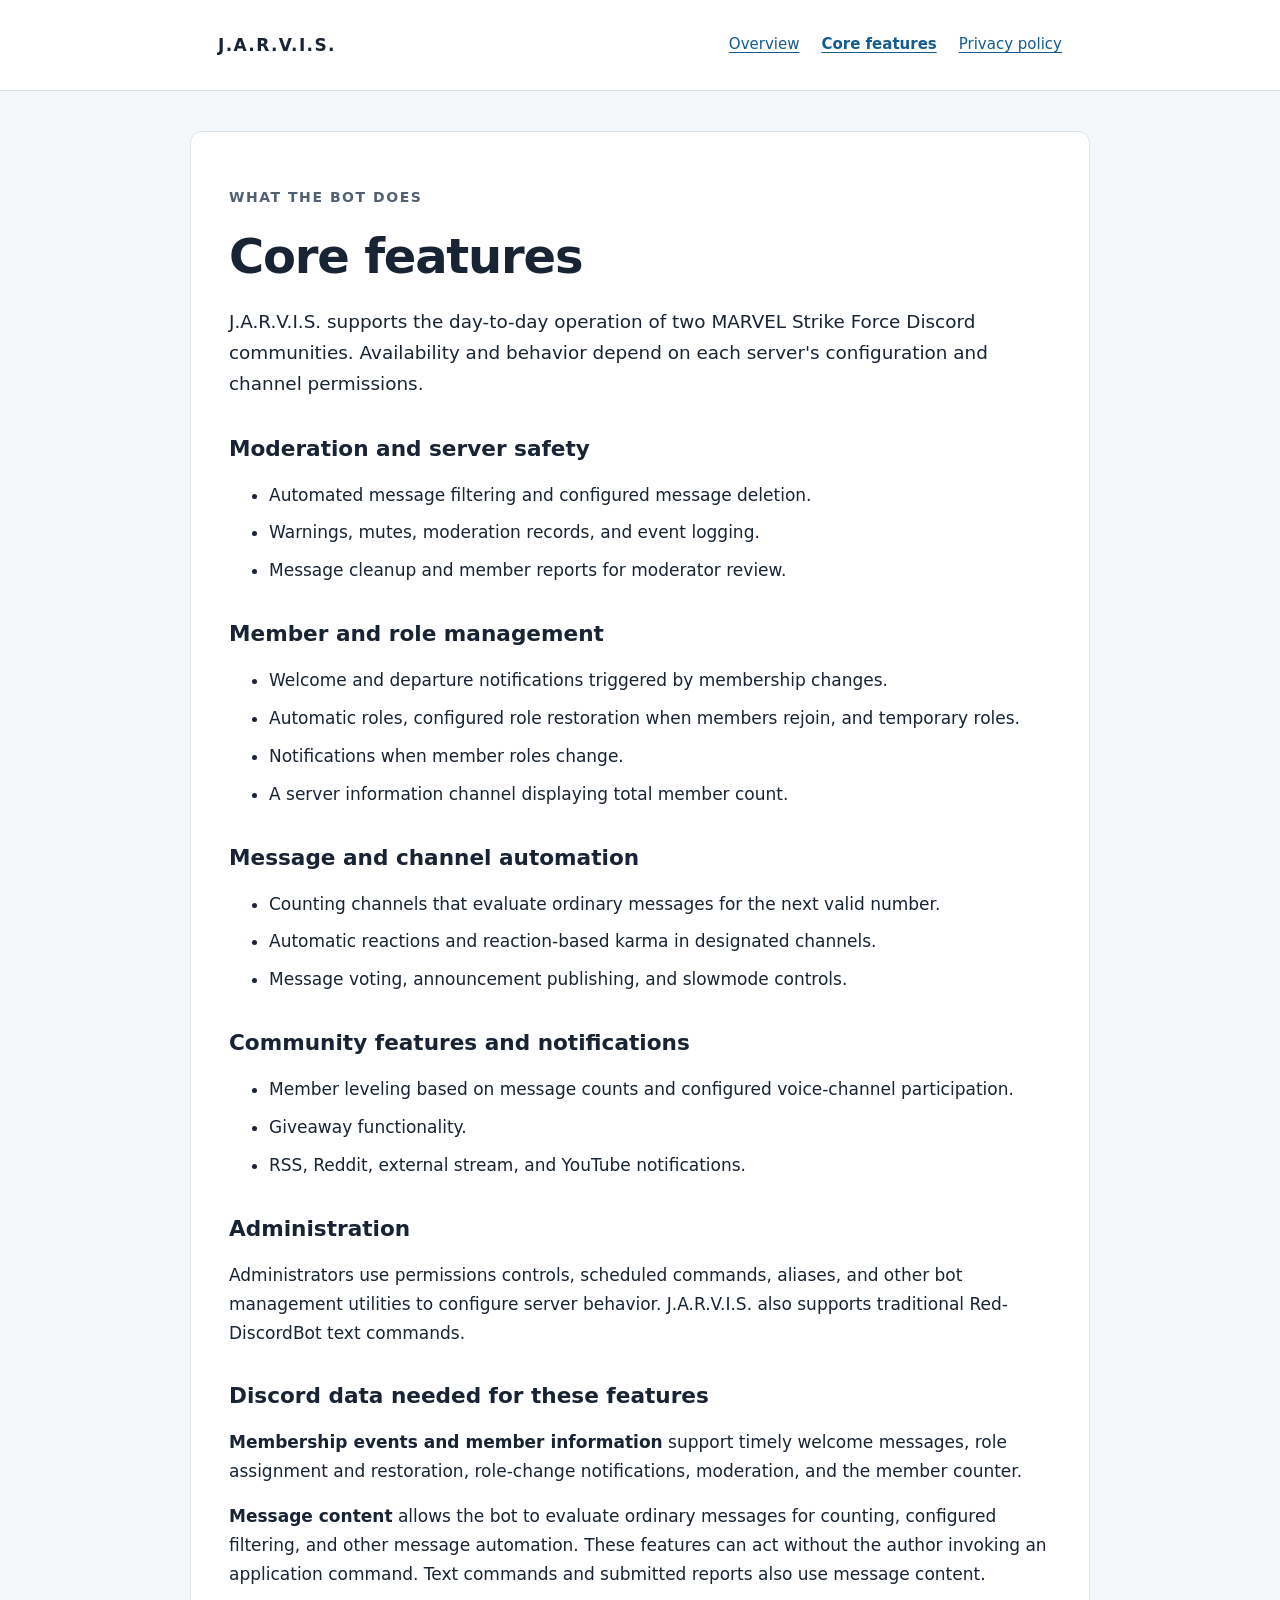
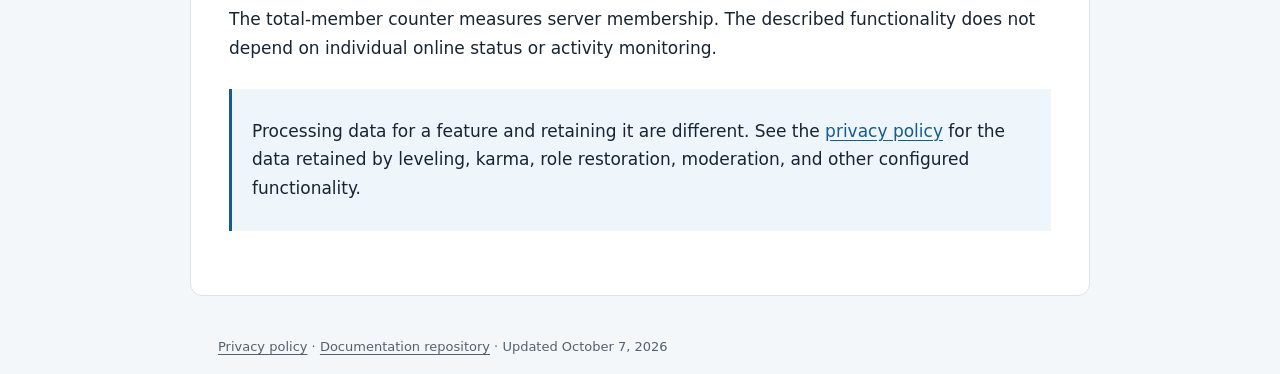
==== features.html @ c2fc06bb "Publish J.A.R.V.I.S. overview, core features, and privacy policy" ====
<!doctype html>
<html lang="en">
<head><meta charset="utf-8"><meta name="viewport" content="width=device-width, initial-scale=1"><title>Core Features | J.A.R.V.I.S.</title><meta name="description" content="Moderation, member management, message automation, and community features provided by J.A.R.V.I.S."><link rel="stylesheet" href="styles.css"></head>
<body>
<a class="skip" href="#main">Skip to content</a>
<header><div class="wrap"><a class="brand" href="index.html">J.A.R.V.I.S.</a><nav aria-label="Main navigation"><a href="index.html">Overview</a><a href="features.html" aria-current="page">Core features</a><a href="privacy.html">Privacy policy</a></nav></div></header>
<main id="main" class="wrap">
<p class="eyebrow">What the bot does</p><h1>Core features</h1>
<p class="intro">J.A.R.V.I.S. supports the day-to-day operation of two MARVEL Strike Force Discord communities. Availability and behavior depend on each server's configuration and channel permissions.</p>
<h2>Moderation and server safety</h2>
<ul><li>Automated message filtering and configured message deletion.</li><li>Warnings, mutes, moderation records, and event logging.</li><li>Message cleanup and member reports for moderator review.</li></ul>
<h2>Member and role management</h2>
<ul><li>Welcome and departure notifications triggered by membership changes.</li><li>Automatic roles, configured role restoration when members rejoin, and temporary roles.</li><li>Notifications when member roles change.</li><li>A server information channel displaying total member count.</li></ul>
<h2>Message and channel automation</h2>
<ul><li>Counting channels that evaluate ordinary messages for the next valid number.</li><li>Automatic reactions and reaction-based karma in designated channels.</li><li>Message voting, announcement publishing, and slowmode controls.</li></ul>
<h2>Community features and notifications</h2>
<ul><li>Member leveling based on message counts and configured voice-channel participation.</li><li>Giveaway functionality.</li><li>RSS, Reddit, external stream, and YouTube notifications.</li></ul>
<h2>Administration</h2>
<p>Administrators use permissions controls, scheduled commands, aliases, and other bot management utilities to configure server behavior. J.A.R.V.I.S. also supports traditional Red-DiscordBot text commands.</p>
<h2>Discord data needed for these features</h2>
<p><strong>Membership events and member information</strong> support timely welcome messages, role assignment and restoration, role-change notifications, moderation, and the member counter.</p>
<p><strong>Message content</strong> allows the bot to evaluate ordinary messages for counting, configured filtering, and other message automation. These features can act without the author invoking an application command. Text commands and submitted reports also use message content.</p>
<p>The total-member counter measures server membership. The described functionality does not depend on individual online status or activity monitoring.</p>
<div class="notice"><p>Processing data for a feature and retaining it are different. See the <a href="privacy.html">privacy policy</a> for the data retained by leveling, karma, role restoration, moderation, and other configured functionality.</p></div>
</main>
<footer class="wrap"><p><a href="privacy.html">Privacy policy</a> · <a href="https://github.com/kerrigan614/jarvis-discord">Documentation repository</a> · Updated October 7, 2026</p></footer>
</body></html>
---- styles.css ----
:root{color-scheme:light;--ink:#182433;--muted:#526171;--line:#dbe3eb;--accent:#145b8f;--paper:#fff;--wash:#f4f7fa}*{box-sizing:border-box}body{margin:0;background:var(--wash);color:var(--ink);font:17px/1.7 system-ui,-apple-system,BlinkMacSystemFont,"Segoe UI",sans-serif}a{color:var(--accent);text-underline-offset:3px}a:hover{text-decoration-thickness:2px}a:focus-visible{outline:3px solid #de9400;outline-offset:4px}.skip{position:absolute;left:16px;top:-100px;background:#fff;padding:8px}.skip:focus{top:12px}.wrap{max-width:900px;margin:auto;padding:0 28px}header{border-bottom:1px solid var(--line);background:var(--paper)}header .wrap{display:flex;justify-content:space-between;align-items:center;gap:20px;min-height:90px}.brand{font-weight:750;letter-spacing:.08em;text-decoration:none;color:var(--ink)}nav{display:flex;gap:22px;flex-wrap:wrap}nav a{font-size:15px}nav [aria-current=page]{font-weight:700}main{margin:40px auto!important;background:var(--paper);border:1px solid var(--line);border-radius:12px;padding:38px!important}h1,h2,h3{line-height:1.25}h1{font-size:clamp(2rem,6vw,3rem);letter-spacing:-.025em;margin:0 0 20px}h2{font-size:1.35rem;margin-top:36px}p{margin:16px 0}.eyebrow,.date{color:var(--muted);font-size:14px}.eyebrow{text-transform:uppercase;letter-spacing:.11em;font-weight:650}.intro{font-size:1.15rem}.notice{background:#eef5fb;border-left:3px solid var(--accent);padding:12px 20px;margin:26px 0}.links{display:flex;gap:12px;flex-wrap:wrap}.button{display:inline-block;padding:10px 17px;border:1px solid var(--accent);border-radius:6px;text-decoration:none;font-weight:650}.button.primary{background:var(--accent);color:#fff}li{margin:9px 0}code{background:#edf1f5;padding:2px 5px;border-radius:4px;font-size:.9em;overflow-wrap:anywhere}footer{color:var(--muted);font-size:13px;padding-bottom:32px}footer a{color:inherit}hr{border:0;border-top:1px solid var(--line);margin:32px 0}@media(max-width:620px){.wrap{padding:0 18px}header .wrap{padding-top:20px;padding-bottom:20px;display:block}nav{margin-top:12px;gap:18px}main{margin:24px 12px!important;padding:25px 20px!important}h2{margin-top:30px}}@media print{body{background:#fff;font-size:11pt}header,.skip{display:none}main{border:0;margin:0!important;padding:0!important}footer{padding-top:20px}h2{break-after:avoid}a{color:inherit}.button{border:0;padding:0}}
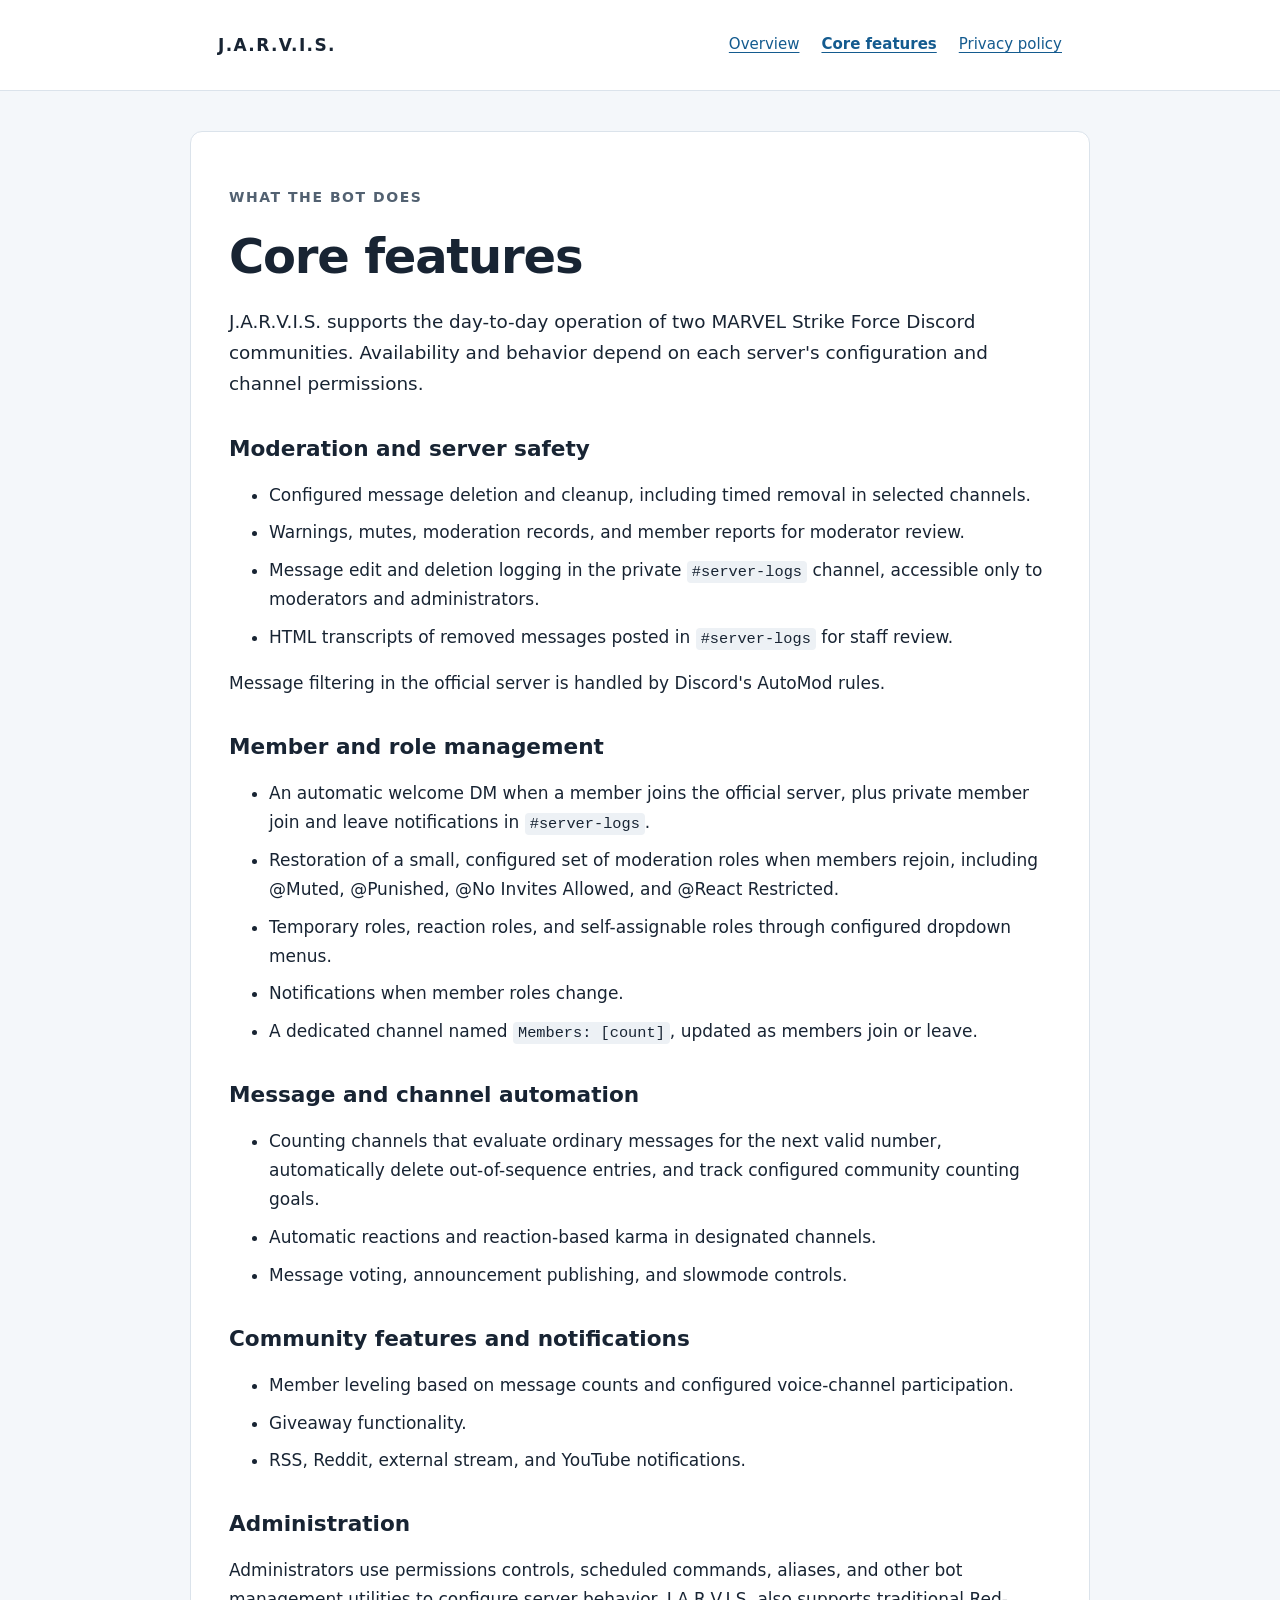
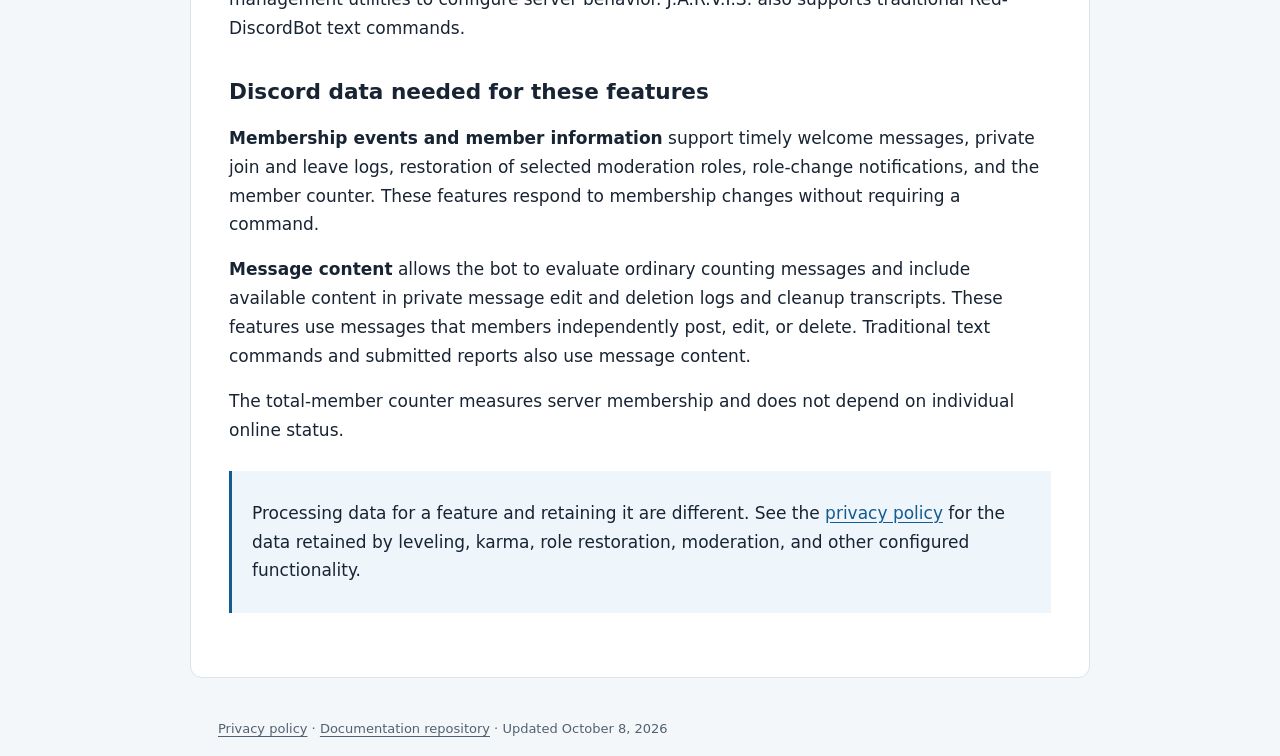
==== commit ac75b107: "Align J.A.R.V.I.S. documentation with confirmed features and data practices" ====
--- a/features.html
+++ b/features.html
@@ -8,20 +8,21 @@
 <p class="eyebrow">What the bot does</p><h1>Core features</h1>
 <p class="intro">J.A.R.V.I.S. supports the day-to-day operation of two MARVEL Strike Force Discord communities. Availability and behavior depend on each server's configuration and channel permissions.</p>
 <h2>Moderation and server safety</h2>
-<ul><li>Automated message filtering and configured message deletion.</li><li>Warnings, mutes, moderation records, and event logging.</li><li>Message cleanup and member reports for moderator review.</li></ul>
+<ul><li>Configured message deletion and cleanup, including timed removal in selected channels.</li><li>Warnings, mutes, moderation records, and member reports for moderator review.</li><li>Message edit and deletion logging in the private <code>#server-logs</code> channel, accessible only to moderators and administrators.</li><li>HTML transcripts of removed messages posted in <code>#server-logs</code> for staff review.</li></ul>
+<p>Message filtering in the official server is handled by Discord's AutoMod rules.</p>
 <h2>Member and role management</h2>
-<ul><li>Welcome and departure notifications triggered by membership changes.</li><li>Automatic roles, configured role restoration when members rejoin, and temporary roles.</li><li>Notifications when member roles change.</li><li>A server information channel displaying total member count.</li></ul>
+<ul><li>An automatic welcome DM when a member joins the official server, plus private member join and leave notifications in <code>#server-logs</code>.</li><li>Restoration of a small, configured set of moderation roles when members rejoin, including @Muted, @Punished, @No Invites Allowed, and @React Restricted.</li><li>Temporary roles, reaction roles, and self-assignable roles through configured dropdown menus.</li><li>Notifications when member roles change.</li><li>A dedicated channel named <code>Members: [count]</code>, updated as members join or leave.</li></ul>
 <h2>Message and channel automation</h2>
-<ul><li>Counting channels that evaluate ordinary messages for the next valid number.</li><li>Automatic reactions and reaction-based karma in designated channels.</li><li>Message voting, announcement publishing, and slowmode controls.</li></ul>
+<ul><li>Counting channels that evaluate ordinary messages for the next valid number, automatically delete out-of-sequence entries, and track configured community counting goals.</li><li>Automatic reactions and reaction-based karma in designated channels.</li><li>Message voting, announcement publishing, and slowmode controls.</li></ul>
 <h2>Community features and notifications</h2>
 <ul><li>Member leveling based on message counts and configured voice-channel participation.</li><li>Giveaway functionality.</li><li>RSS, Reddit, external stream, and YouTube notifications.</li></ul>
 <h2>Administration</h2>
 <p>Administrators use permissions controls, scheduled commands, aliases, and other bot management utilities to configure server behavior. J.A.R.V.I.S. also supports traditional Red-DiscordBot text commands.</p>
 <h2>Discord data needed for these features</h2>
-<p><strong>Membership events and member information</strong> support timely welcome messages, role assignment and restoration, role-change notifications, moderation, and the member counter.</p>
-<p><strong>Message content</strong> allows the bot to evaluate ordinary messages for counting, configured filtering, and other message automation. These features can act without the author invoking an application command. Text commands and submitted reports also use message content.</p>
-<p>The total-member counter measures server membership. The described functionality does not depend on individual online status or activity monitoring.</p>
+<p><strong>Membership events and member information</strong> support timely welcome messages, private join and leave logs, restoration of selected moderation roles, role-change notifications, and the member counter. These features respond to membership changes without requiring a command.</p>
+<p><strong>Message content</strong> allows the bot to evaluate ordinary counting messages and include available content in private message edit and deletion logs and cleanup transcripts. These features use messages that members independently post, edit, or delete. Traditional text commands and submitted reports also use message content.</p>
+<p>The total-member counter measures server membership and does not depend on individual online status.</p>
 <div class="notice"><p>Processing data for a feature and retaining it are different. See the <a href="privacy.html">privacy policy</a> for the data retained by leveling, karma, role restoration, moderation, and other configured functionality.</p></div>
 </main>
-<footer class="wrap"><p><a href="privacy.html">Privacy policy</a> · <a href="https://github.com/kerrigan614/jarvis-discord">Documentation repository</a> · Updated October 7, 2026</p></footer>
+<footer class="wrap"><p><a href="privacy.html">Privacy policy</a> · <a href="https://github.com/kerrigan614/jarvis-discord">Documentation repository</a> · Updated October 8, 2026</p></footer>
 </body></html>
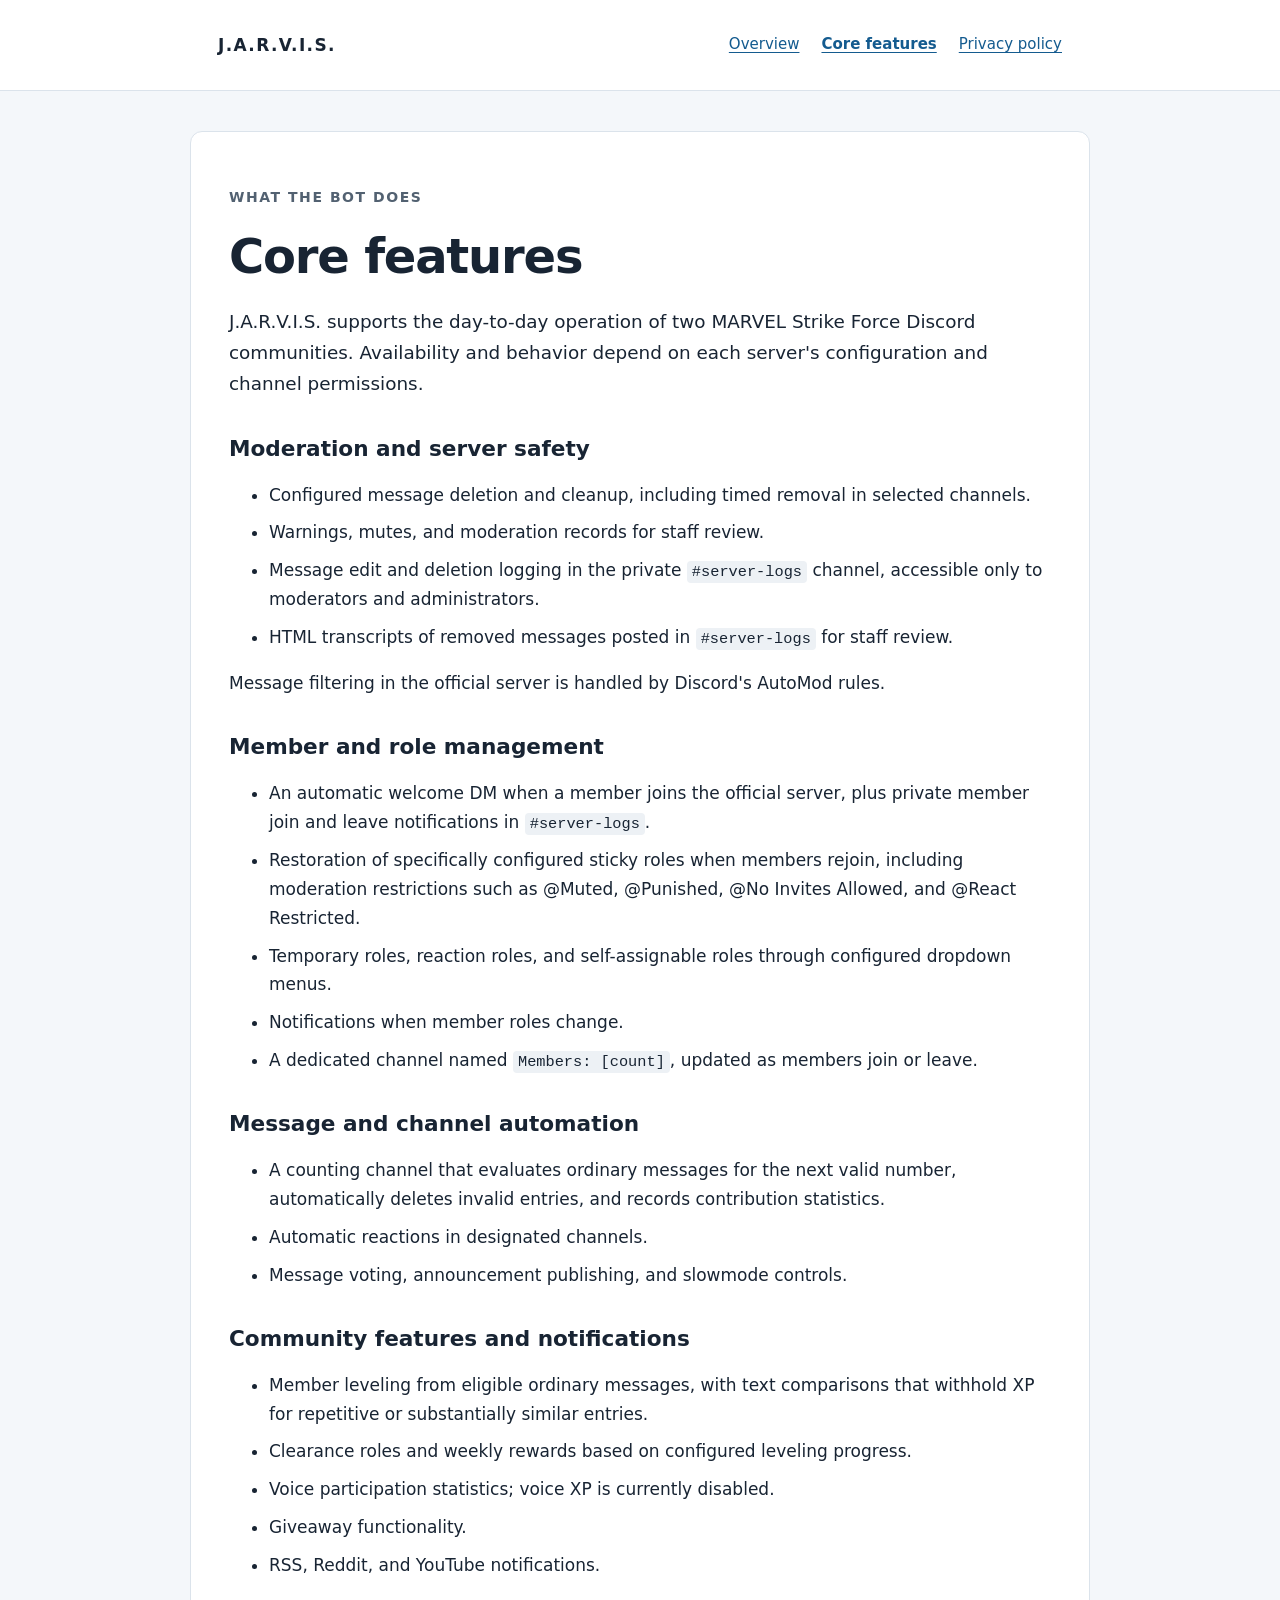
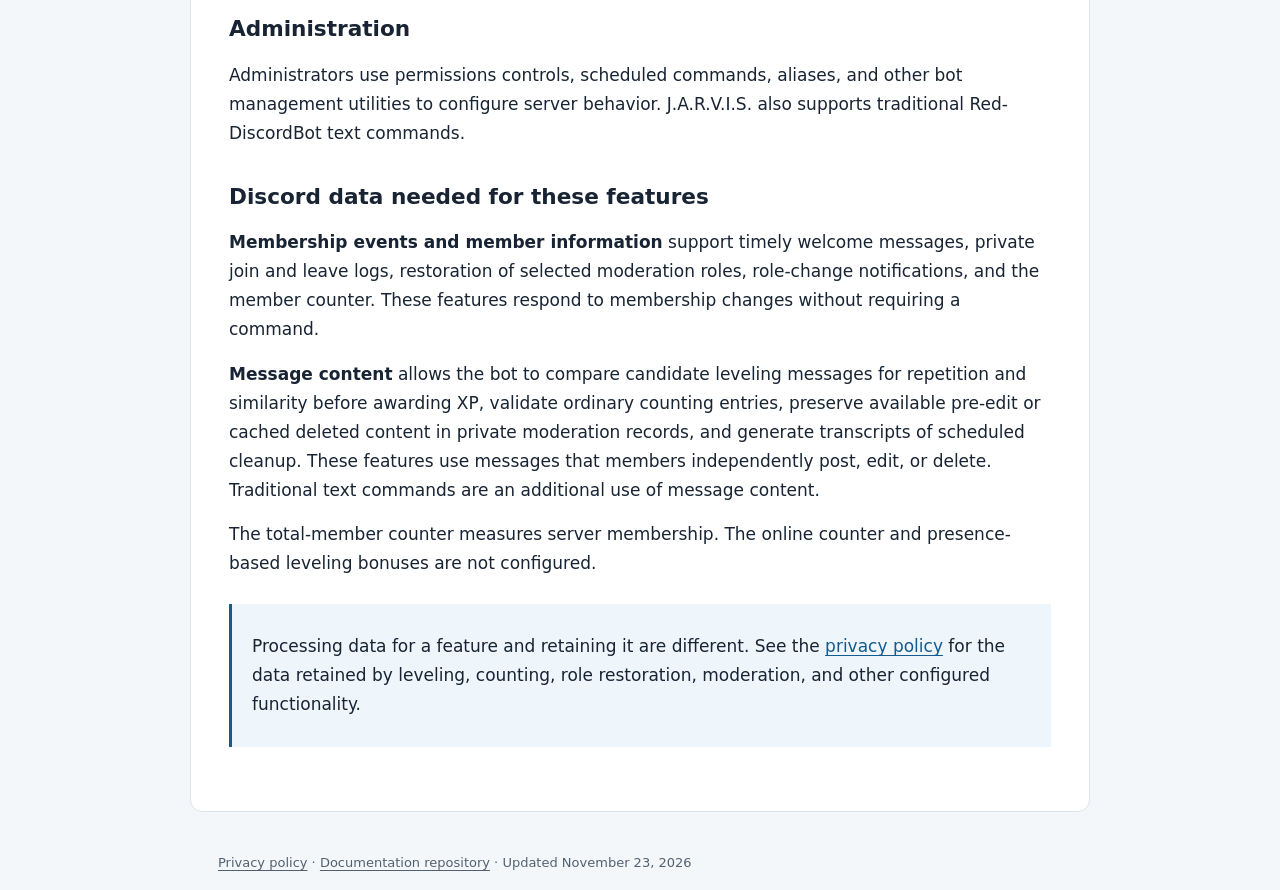
==== commit 5e5dda6b: "Align public documentation with installed cog and data-handling audit" ====
--- a/features.html
+++ b/features.html
@@ -8,21 +8,21 @@
 <p class="eyebrow">What the bot does</p><h1>Core features</h1>
 <p class="intro">J.A.R.V.I.S. supports the day-to-day operation of two MARVEL Strike Force Discord communities. Availability and behavior depend on each server's configuration and channel permissions.</p>
 <h2>Moderation and server safety</h2>
-<ul><li>Configured message deletion and cleanup, including timed removal in selected channels.</li><li>Warnings, mutes, moderation records, and member reports for moderator review.</li><li>Message edit and deletion logging in the private <code>#server-logs</code> channel, accessible only to moderators and administrators.</li><li>HTML transcripts of removed messages posted in <code>#server-logs</code> for staff review.</li></ul>
+<ul><li>Configured message deletion and cleanup, including timed removal in selected channels.</li><li>Warnings, mutes, and moderation records for staff review.</li><li>Message edit and deletion logging in the private <code>#server-logs</code> channel, accessible only to moderators and administrators.</li><li>HTML transcripts of removed messages posted in <code>#server-logs</code> for staff review.</li></ul>
 <p>Message filtering in the official server is handled by Discord's AutoMod rules.</p>
 <h2>Member and role management</h2>
-<ul><li>An automatic welcome DM when a member joins the official server, plus private member join and leave notifications in <code>#server-logs</code>.</li><li>Restoration of a small, configured set of moderation roles when members rejoin, including @Muted, @Punished, @No Invites Allowed, and @React Restricted.</li><li>Temporary roles, reaction roles, and self-assignable roles through configured dropdown menus.</li><li>Notifications when member roles change.</li><li>A dedicated channel named <code>Members: [count]</code>, updated as members join or leave.</li></ul>
+<ul><li>An automatic welcome DM when a member joins the official server, plus private member join and leave notifications in <code>#server-logs</code>.</li><li>Restoration of specifically configured sticky roles when members rejoin, including moderation restrictions such as @Muted, @Punished, @No Invites Allowed, and @React Restricted.</li><li>Temporary roles, reaction roles, and self-assignable roles through configured dropdown menus.</li><li>Notifications when member roles change.</li><li>A dedicated channel named <code>Members: [count]</code>, updated as members join or leave.</li></ul>
 <h2>Message and channel automation</h2>
-<ul><li>Counting channels that evaluate ordinary messages for the next valid number, automatically delete out-of-sequence entries, and track configured community counting goals.</li><li>Automatic reactions and reaction-based karma in designated channels.</li><li>Message voting, announcement publishing, and slowmode controls.</li></ul>
+<ul><li>A counting channel that evaluates ordinary messages for the next valid number, automatically deletes invalid entries, and records contribution statistics.</li><li>Automatic reactions in designated channels.</li><li>Message voting, announcement publishing, and slowmode controls.</li></ul>
 <h2>Community features and notifications</h2>
-<ul><li>Member leveling based on message counts and configured voice-channel participation.</li><li>Giveaway functionality.</li><li>RSS, Reddit, external stream, and YouTube notifications.</li></ul>
+<ul><li>Member leveling from eligible ordinary messages, with text comparisons that withhold XP for repetitive or substantially similar entries.</li><li>Clearance roles and weekly rewards based on configured leveling progress.</li><li>Voice participation statistics; voice XP is currently disabled.</li><li>Giveaway functionality.</li><li>RSS, Reddit, and YouTube notifications.</li></ul>
 <h2>Administration</h2>
 <p>Administrators use permissions controls, scheduled commands, aliases, and other bot management utilities to configure server behavior. J.A.R.V.I.S. also supports traditional Red-DiscordBot text commands.</p>
 <h2>Discord data needed for these features</h2>
 <p><strong>Membership events and member information</strong> support timely welcome messages, private join and leave logs, restoration of selected moderation roles, role-change notifications, and the member counter. These features respond to membership changes without requiring a command.</p>
-<p><strong>Message content</strong> allows the bot to evaluate ordinary counting messages and include available content in private message edit and deletion logs and cleanup transcripts. These features use messages that members independently post, edit, or delete. Traditional text commands and submitted reports also use message content.</p>
-<p>The total-member counter measures server membership and does not depend on individual online status.</p>
-<div class="notice"><p>Processing data for a feature and retaining it are different. See the <a href="privacy.html">privacy policy</a> for the data retained by leveling, karma, role restoration, moderation, and other configured functionality.</p></div>
+<p><strong>Message content</strong> allows the bot to compare candidate leveling messages for repetition and similarity before awarding XP, validate ordinary counting entries, preserve available pre-edit or cached deleted content in private moderation records, and generate transcripts of scheduled cleanup. These features use messages that members independently post, edit, or delete. Traditional text commands are an additional use of message content.</p>
+<p>The total-member counter measures server membership. The online counter and presence-based leveling bonuses are not configured.</p>
+<div class="notice"><p>Processing data for a feature and retaining it are different. See the <a href="privacy.html">privacy policy</a> for the data retained by leveling, counting, role restoration, moderation, and other configured functionality.</p></div>
 </main>
-<footer class="wrap"><p><a href="privacy.html">Privacy policy</a> · <a href="https://github.com/kerrigan614/jarvis-discord">Documentation repository</a> · Updated October 8, 2026</p></footer>
+<footer class="wrap"><p><a href="privacy.html">Privacy policy</a> · <a href="https://github.com/kerrigan614/jarvis-discord">Documentation repository</a> · Updated November 23, 2026</p></footer>
 </body></html>
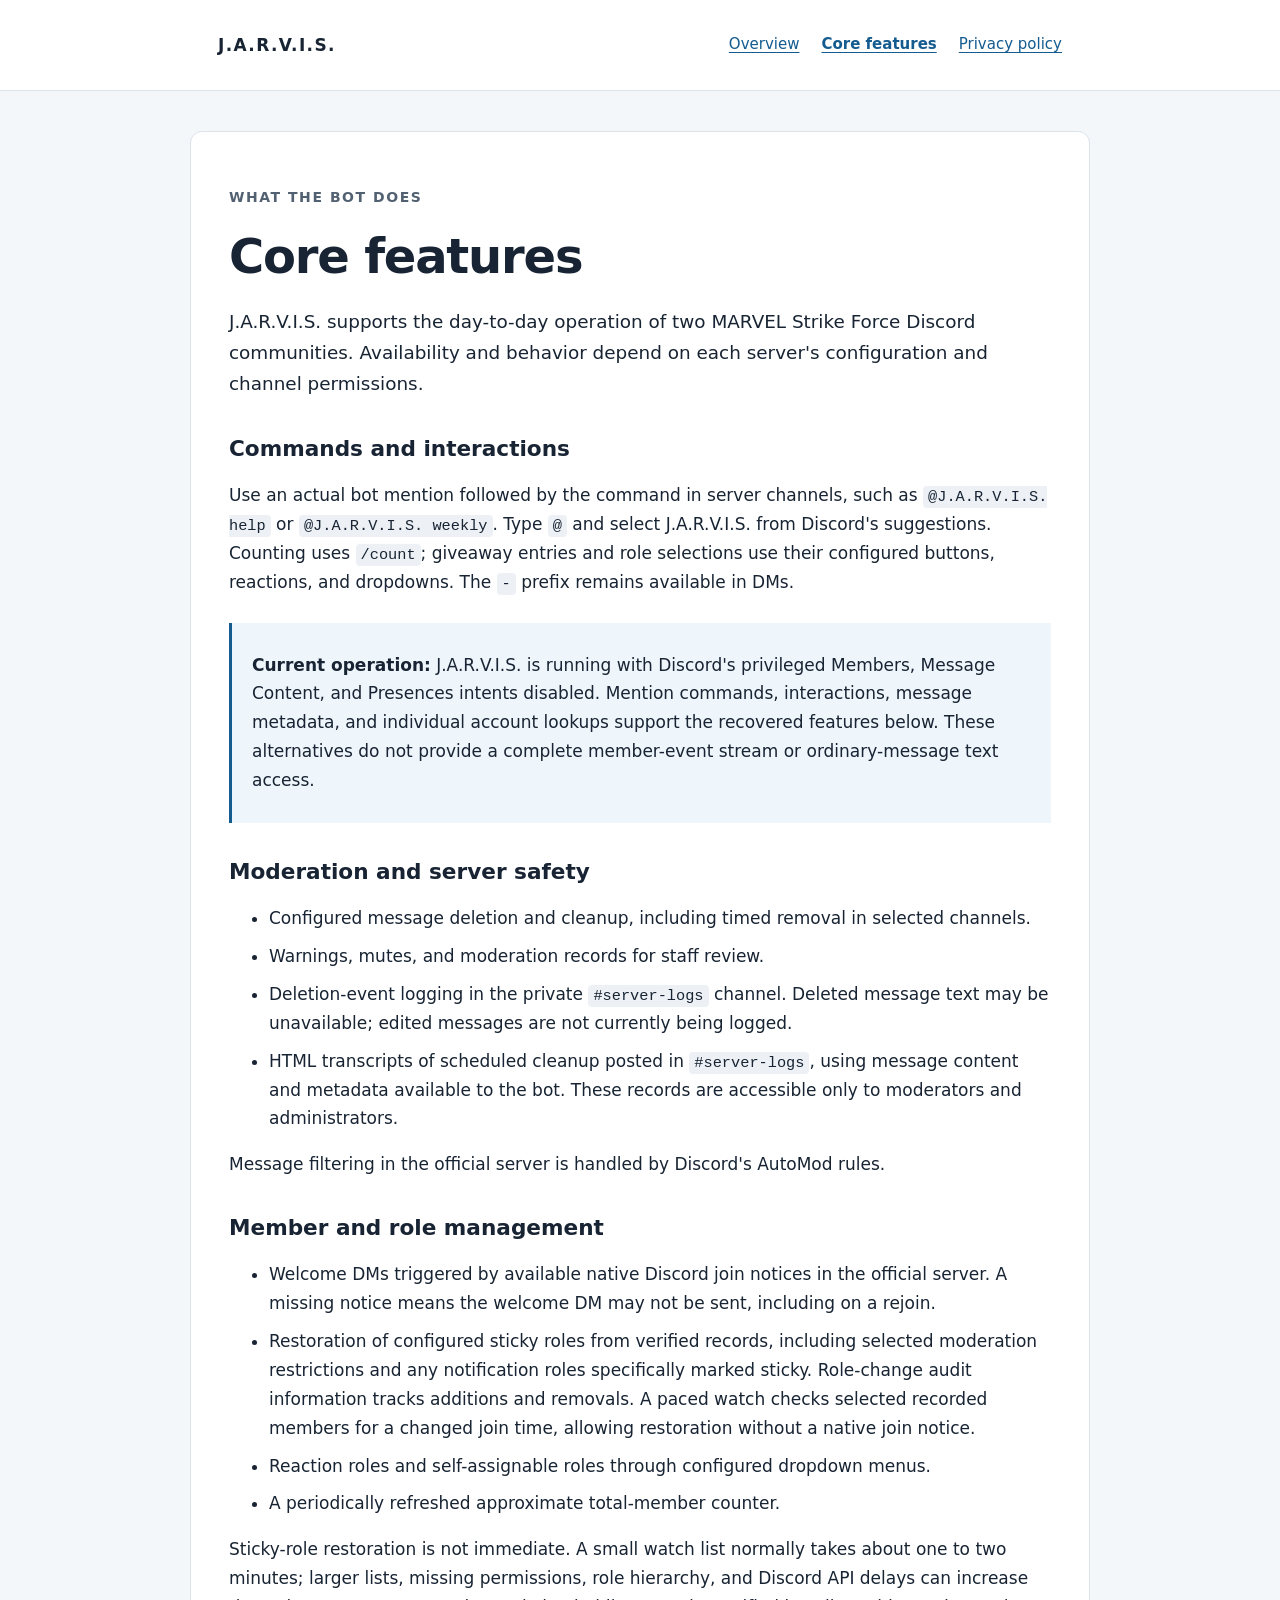
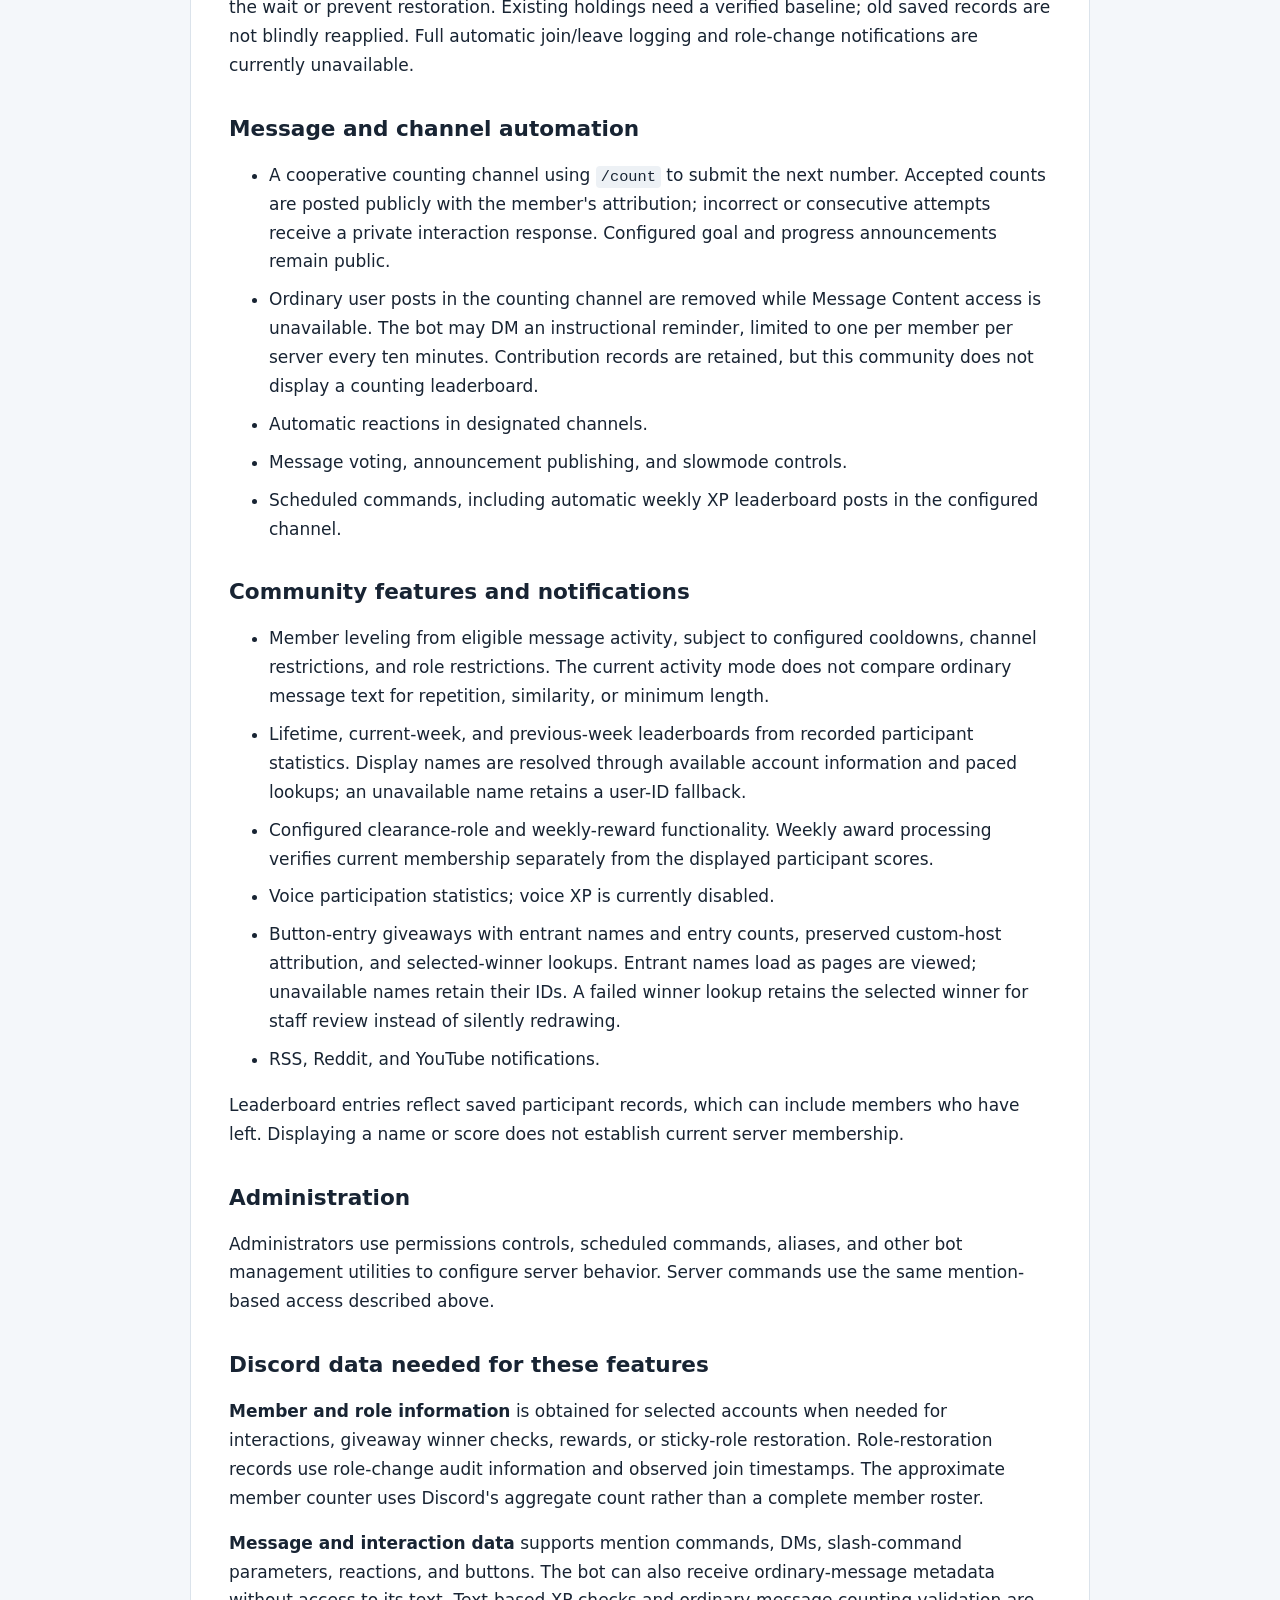
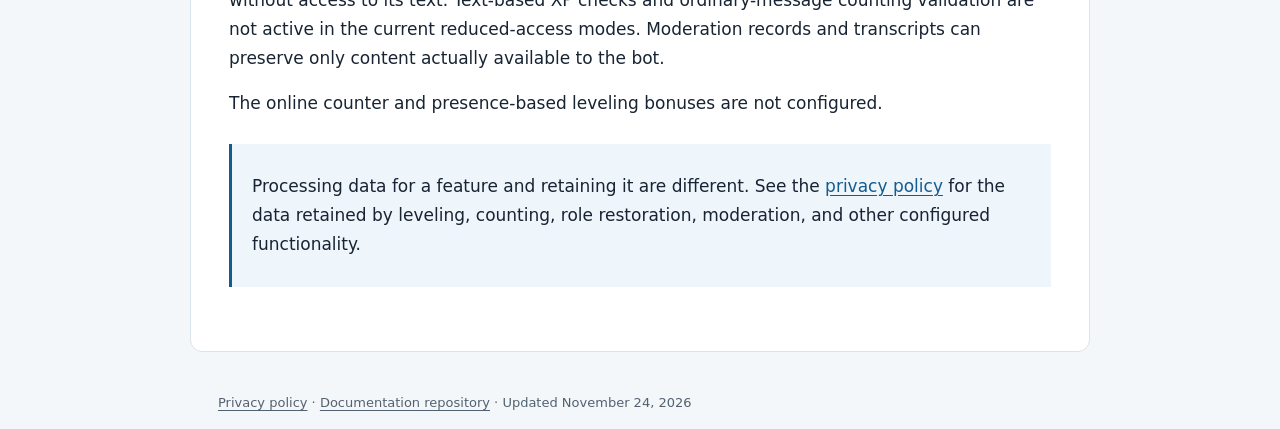
==== commit d972a47e: "Document mention commands and recovered bot features" ====
--- a/features.html
+++ b/features.html
@@ -7,22 +7,27 @@
 <main id="main" class="wrap">
 <p class="eyebrow">What the bot does</p><h1>Core features</h1>
 <p class="intro">J.A.R.V.I.S. supports the day-to-day operation of two MARVEL Strike Force Discord communities. Availability and behavior depend on each server's configuration and channel permissions.</p>
+<h2>Commands and interactions</h2>
+<p>Use an actual bot mention followed by the command in server channels, such as <code>@J.A.R.V.I.S. help</code> or <code>@J.A.R.V.I.S. weekly</code>. Type <code>@</code> and select J.A.R.V.I.S. from Discord's suggestions. Counting uses <code>/count</code>; giveaway entries and role selections use their configured buttons, reactions, and dropdowns. The <code>-</code> prefix remains available in DMs.</p>
+<div class="notice" id="current-operation"><p><strong>Current operation:</strong> J.A.R.V.I.S. is running with Discord's privileged Members, Message Content, and Presences intents disabled. Mention commands, interactions, message metadata, and individual account lookups support the recovered features below. These alternatives do not provide a complete member-event stream or ordinary-message text access.</p></div>
 <h2>Moderation and server safety</h2>
-<ul><li>Configured message deletion and cleanup, including timed removal in selected channels.</li><li>Warnings, mutes, and moderation records for staff review.</li><li>Message edit and deletion logging in the private <code>#server-logs</code> channel, accessible only to moderators and administrators.</li><li>HTML transcripts of removed messages posted in <code>#server-logs</code> for staff review.</li></ul>
+<ul><li>Configured message deletion and cleanup, including timed removal in selected channels.</li><li>Warnings, mutes, and moderation records for staff review.</li><li>Deletion-event logging in the private <code>#server-logs</code> channel. Deleted message text may be unavailable; edited messages are not currently being logged.</li><li>HTML transcripts of scheduled cleanup posted in <code>#server-logs</code>, using message content and metadata available to the bot. These records are accessible only to moderators and administrators.</li></ul>
 <p>Message filtering in the official server is handled by Discord's AutoMod rules.</p>
 <h2>Member and role management</h2>
-<ul><li>An automatic welcome DM when a member joins the official server, plus private member join and leave notifications in <code>#server-logs</code>.</li><li>Restoration of specifically configured sticky roles when members rejoin, including moderation restrictions such as @Muted, @Punished, @No Invites Allowed, and @React Restricted.</li><li>Temporary roles, reaction roles, and self-assignable roles through configured dropdown menus.</li><li>Notifications when member roles change.</li><li>A dedicated channel named <code>Members: [count]</code>, updated as members join or leave.</li></ul>
+<ul><li>Welcome DMs triggered by available native Discord join notices in the official server. A missing notice means the welcome DM may not be sent, including on a rejoin.</li><li>Restoration of configured sticky roles from verified records, including selected moderation restrictions and any notification roles specifically marked sticky. Role-change audit information tracks additions and removals. A paced watch checks selected recorded members for a changed join time, allowing restoration without a native join notice.</li><li>Reaction roles and self-assignable roles through configured dropdown menus.</li><li>A periodically refreshed approximate total-member counter.</li></ul>
+<p>Sticky-role restoration is not immediate. A small watch list normally takes about one to two minutes; larger lists, missing permissions, role hierarchy, and Discord API delays can increase the wait or prevent restoration. Existing holdings need a verified baseline; old saved records are not blindly reapplied. Full automatic join/leave logging and role-change notifications are currently unavailable.</p>
 <h2>Message and channel automation</h2>
-<ul><li>A counting channel that evaluates ordinary messages for the next valid number, automatically deletes invalid entries, and records contribution statistics.</li><li>Automatic reactions in designated channels.</li><li>Message voting, announcement publishing, and slowmode controls.</li></ul>
+<ul><li>A cooperative counting channel using <code>/count</code> to submit the next number. Accepted counts are posted publicly with the member's attribution; incorrect or consecutive attempts receive a private interaction response. Configured goal and progress announcements remain public.</li><li>Ordinary user posts in the counting channel are removed while Message Content access is unavailable. The bot may DM an instructional reminder, limited to one per member per server every ten minutes. Contribution records are retained, but this community does not display a counting leaderboard.</li><li>Automatic reactions in designated channels.</li><li>Message voting, announcement publishing, and slowmode controls.</li><li>Scheduled commands, including automatic weekly XP leaderboard posts in the configured channel.</li></ul>
 <h2>Community features and notifications</h2>
-<ul><li>Member leveling from eligible ordinary messages, with text comparisons that withhold XP for repetitive or substantially similar entries.</li><li>Clearance roles and weekly rewards based on configured leveling progress.</li><li>Voice participation statistics; voice XP is currently disabled.</li><li>Giveaway functionality.</li><li>RSS, Reddit, and YouTube notifications.</li></ul>
+<ul><li>Member leveling from eligible message activity, subject to configured cooldowns, channel restrictions, and role restrictions. The current activity mode does not compare ordinary message text for repetition, similarity, or minimum length.</li><li>Lifetime, current-week, and previous-week leaderboards from recorded participant statistics. Display names are resolved through available account information and paced lookups; an unavailable name retains a user-ID fallback.</li><li>Configured clearance-role and weekly-reward functionality. Weekly award processing verifies current membership separately from the displayed participant scores.</li><li>Voice participation statistics; voice XP is currently disabled.</li><li>Button-entry giveaways with entrant names and entry counts, preserved custom-host attribution, and selected-winner lookups. Entrant names load as pages are viewed; unavailable names retain their IDs. A failed winner lookup retains the selected winner for staff review instead of silently redrawing.</li><li>RSS, Reddit, and YouTube notifications.</li></ul>
+<p>Leaderboard entries reflect saved participant records, which can include members who have left. Displaying a name or score does not establish current server membership.</p>
 <h2>Administration</h2>
-<p>Administrators use permissions controls, scheduled commands, aliases, and other bot management utilities to configure server behavior. J.A.R.V.I.S. also supports traditional Red-DiscordBot text commands.</p>
+<p>Administrators use permissions controls, scheduled commands, aliases, and other bot management utilities to configure server behavior. Server commands use the same mention-based access described above.</p>
 <h2>Discord data needed for these features</h2>
-<p><strong>Membership events and member information</strong> support timely welcome messages, private join and leave logs, restoration of selected moderation roles, role-change notifications, and the member counter. These features respond to membership changes without requiring a command.</p>
-<p><strong>Message content</strong> allows the bot to compare candidate leveling messages for repetition and similarity before awarding XP, validate ordinary counting entries, preserve available pre-edit or cached deleted content in private moderation records, and generate transcripts of scheduled cleanup. These features use messages that members independently post, edit, or delete. Traditional text commands are an additional use of message content.</p>
-<p>The total-member counter measures server membership. The online counter and presence-based leveling bonuses are not configured.</p>
+<p><strong>Member and role information</strong> is obtained for selected accounts when needed for interactions, giveaway winner checks, rewards, or sticky-role restoration. Role-restoration records use role-change audit information and observed join timestamps. The approximate member counter uses Discord's aggregate count rather than a complete member roster.</p>
+<p><strong>Message and interaction data</strong> supports mention commands, DMs, slash-command parameters, reactions, and buttons. The bot can also receive ordinary-message metadata without access to its text. Text-based XP checks and ordinary-message counting validation are not active in the current reduced-access modes. Moderation records and transcripts can preserve only content actually available to the bot.</p>
+<p>The online counter and presence-based leveling bonuses are not configured.</p>
 <div class="notice"><p>Processing data for a feature and retaining it are different. See the <a href="privacy.html">privacy policy</a> for the data retained by leveling, counting, role restoration, moderation, and other configured functionality.</p></div>
 </main>
-<footer class="wrap"><p><a href="privacy.html">Privacy policy</a> · <a href="https://github.com/kerrigan614/jarvis-discord">Documentation repository</a> · Updated November 23, 2026</p></footer>
+<footer class="wrap"><p><a href="privacy.html">Privacy policy</a> · <a href="https://github.com/kerrigan614/jarvis-discord">Documentation repository</a> · Updated November 24, 2026</p></footer>
 </body></html>
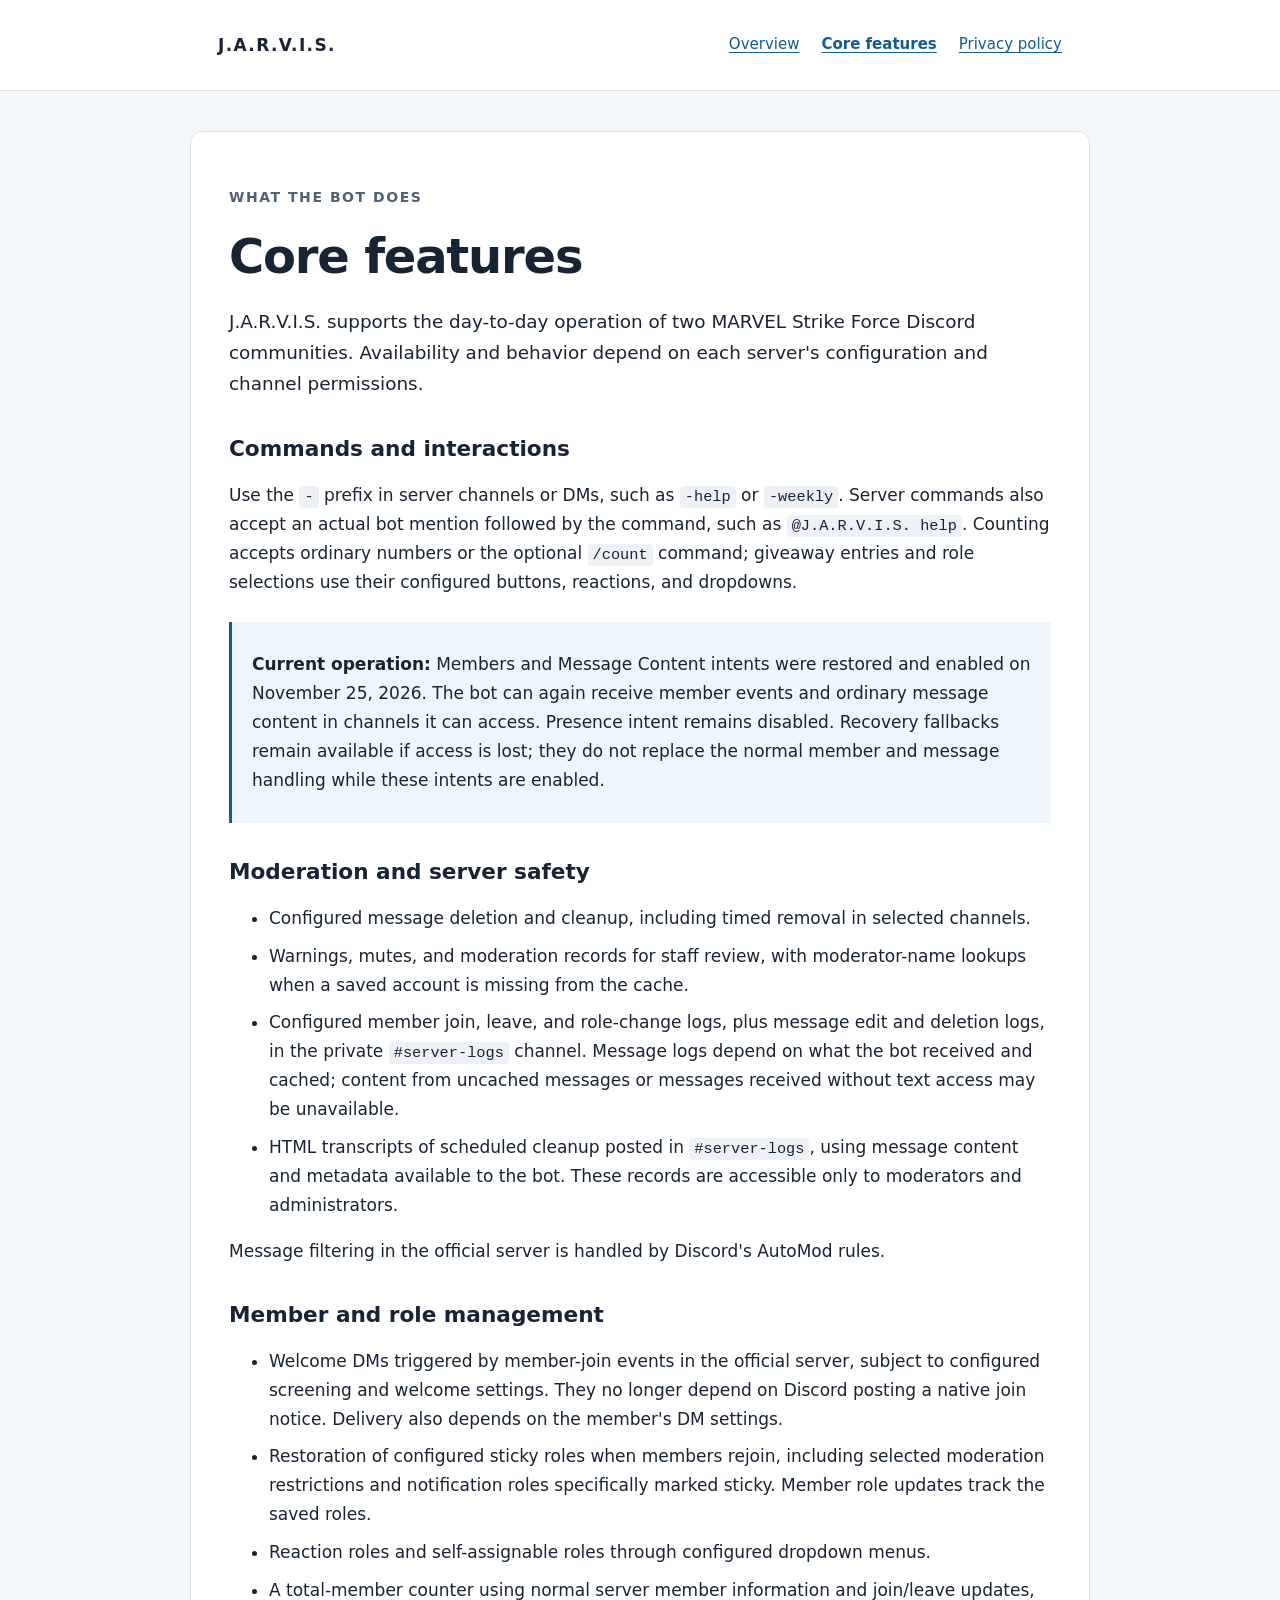
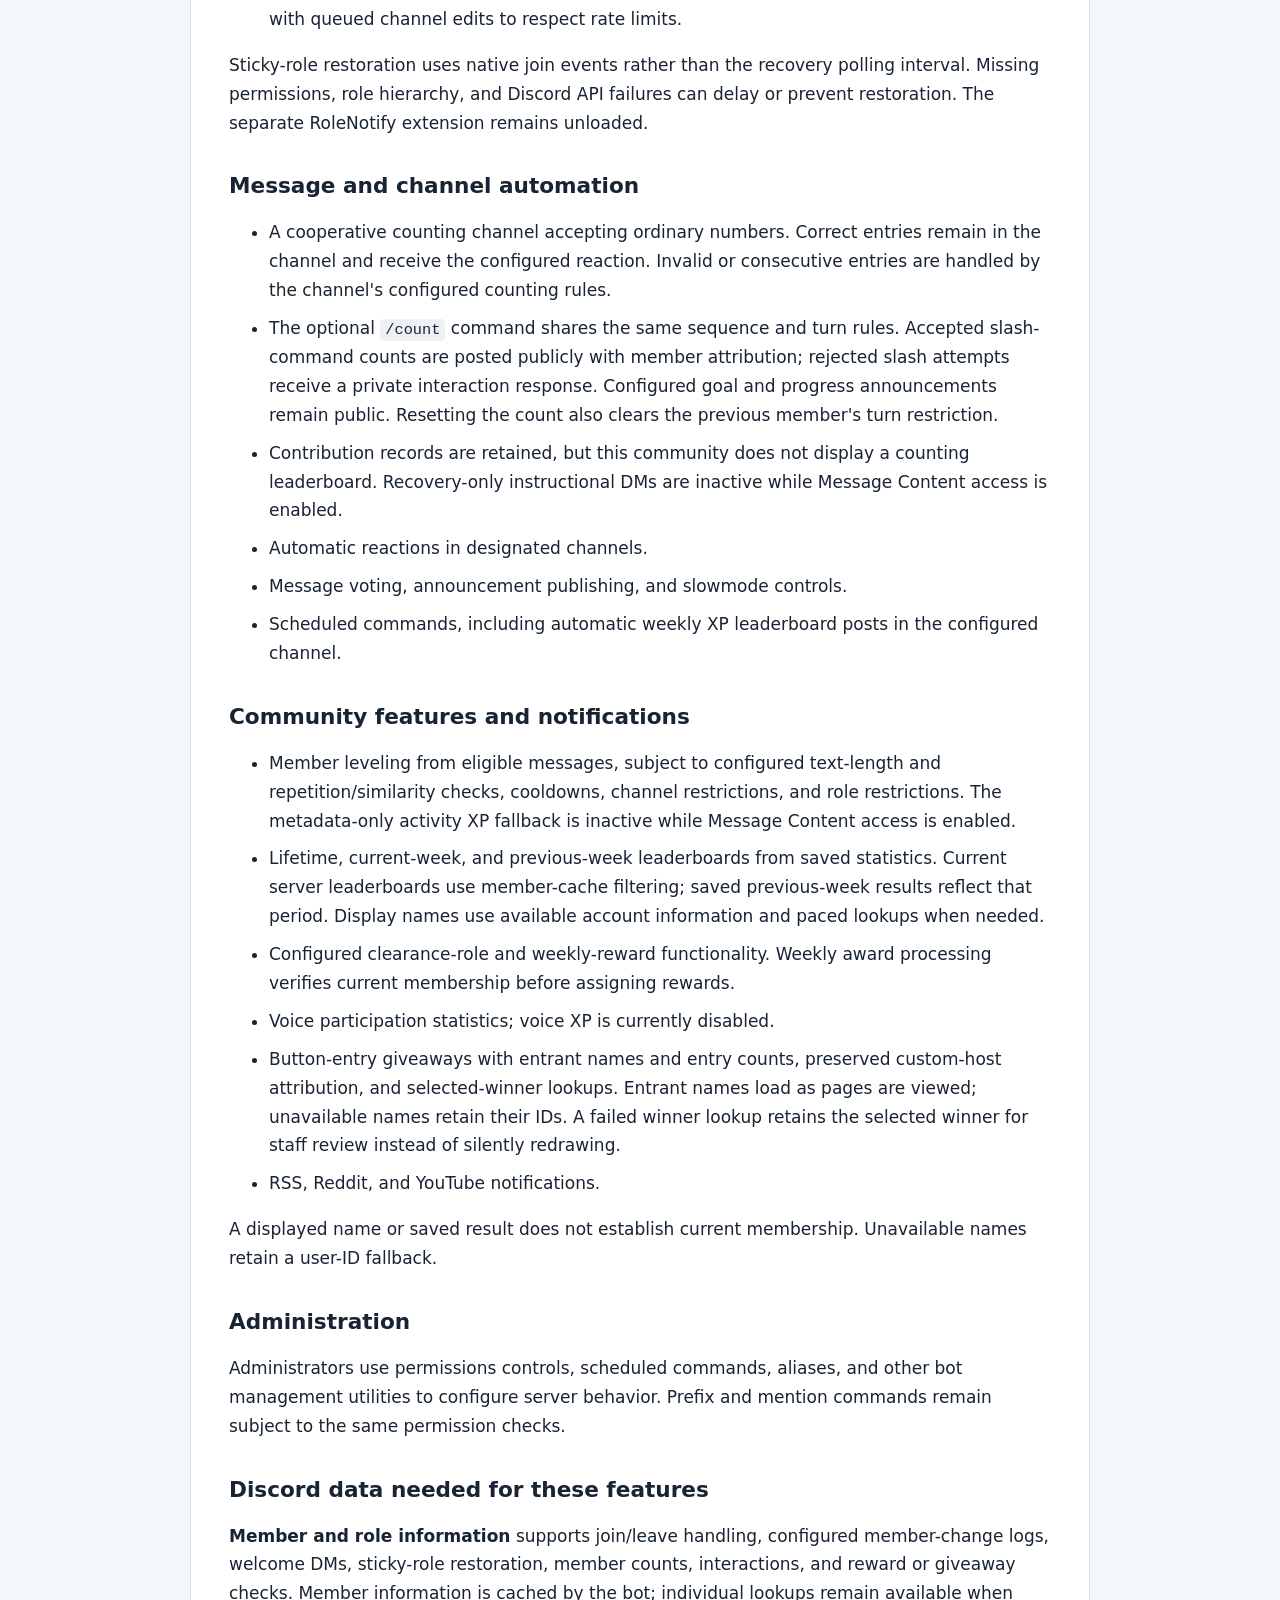
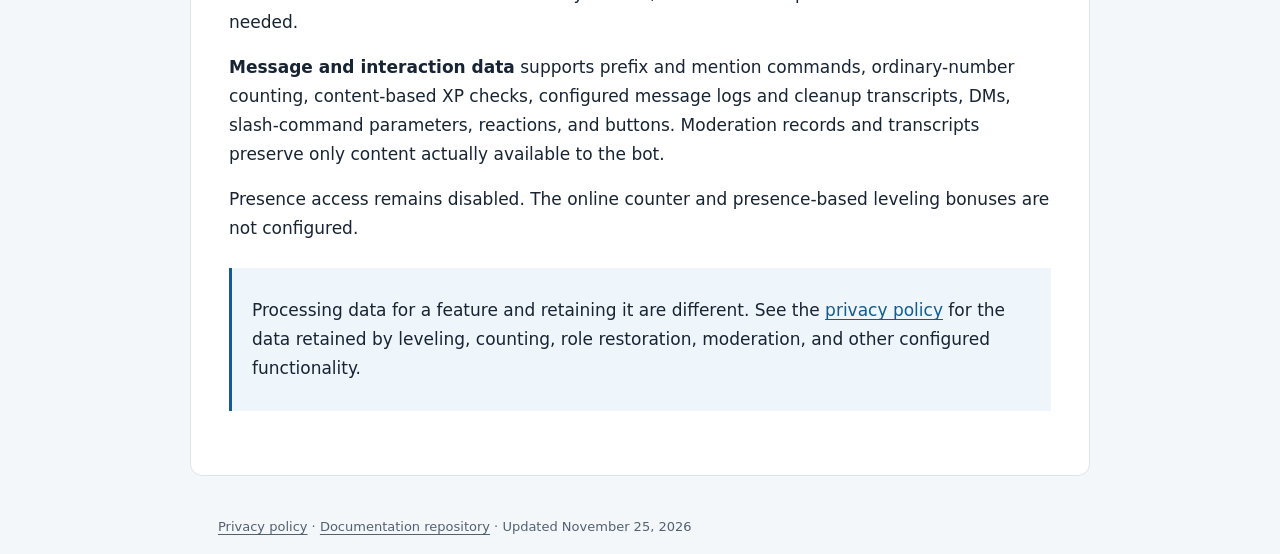
==== commit 3084b816: "Update documentation for restored member and message access" ====
--- a/features.html
+++ b/features.html
@@ -8,26 +8,26 @@
 <p class="eyebrow">What the bot does</p><h1>Core features</h1>
 <p class="intro">J.A.R.V.I.S. supports the day-to-day operation of two MARVEL Strike Force Discord communities. Availability and behavior depend on each server's configuration and channel permissions.</p>
 <h2>Commands and interactions</h2>
-<p>Use an actual bot mention followed by the command in server channels, such as <code>@J.A.R.V.I.S. help</code> or <code>@J.A.R.V.I.S. weekly</code>. Type <code>@</code> and select J.A.R.V.I.S. from Discord's suggestions. Counting uses <code>/count</code>; giveaway entries and role selections use their configured buttons, reactions, and dropdowns. The <code>-</code> prefix remains available in DMs.</p>
-<div class="notice" id="current-operation"><p><strong>Current operation:</strong> J.A.R.V.I.S. is running with Discord's privileged Members, Message Content, and Presences intents disabled. Mention commands, interactions, message metadata, and individual account lookups support the recovered features below. These alternatives do not provide a complete member-event stream or ordinary-message text access.</p></div>
+<p>Use the <code>-</code> prefix in server channels or DMs, such as <code>-help</code> or <code>-weekly</code>. Server commands also accept an actual bot mention followed by the command, such as <code>@J.A.R.V.I.S. help</code>. Counting accepts ordinary numbers or the optional <code>/count</code> command; giveaway entries and role selections use their configured buttons, reactions, and dropdowns.</p>
+<div class="notice" id="current-operation"><p><strong>Current operation:</strong> Members and Message Content intents were restored and enabled on November 25, 2026. The bot can again receive member events and ordinary message content in channels it can access. Presence intent remains disabled. Recovery fallbacks remain available if access is lost; they do not replace the normal member and message handling while these intents are enabled.</p></div>
 <h2>Moderation and server safety</h2>
-<ul><li>Configured message deletion and cleanup, including timed removal in selected channels.</li><li>Warnings, mutes, and moderation records for staff review.</li><li>Deletion-event logging in the private <code>#server-logs</code> channel. Deleted message text may be unavailable; edited messages are not currently being logged.</li><li>HTML transcripts of scheduled cleanup posted in <code>#server-logs</code>, using message content and metadata available to the bot. These records are accessible only to moderators and administrators.</li></ul>
+<ul><li>Configured message deletion and cleanup, including timed removal in selected channels.</li><li>Warnings, mutes, and moderation records for staff review, with moderator-name lookups when a saved account is missing from the cache.</li><li>Configured member join, leave, and role-change logs, plus message edit and deletion logs, in the private <code>#server-logs</code> channel. Message logs depend on what the bot received and cached; content from uncached messages or messages received without text access may be unavailable.</li><li>HTML transcripts of scheduled cleanup posted in <code>#server-logs</code>, using message content and metadata available to the bot. These records are accessible only to moderators and administrators.</li></ul>
 <p>Message filtering in the official server is handled by Discord's AutoMod rules.</p>
 <h2>Member and role management</h2>
-<ul><li>Welcome DMs triggered by available native Discord join notices in the official server. A missing notice means the welcome DM may not be sent, including on a rejoin.</li><li>Restoration of configured sticky roles from verified records, including selected moderation restrictions and any notification roles specifically marked sticky. Role-change audit information tracks additions and removals. A paced watch checks selected recorded members for a changed join time, allowing restoration without a native join notice.</li><li>Reaction roles and self-assignable roles through configured dropdown menus.</li><li>A periodically refreshed approximate total-member counter.</li></ul>
-<p>Sticky-role restoration is not immediate. A small watch list normally takes about one to two minutes; larger lists, missing permissions, role hierarchy, and Discord API delays can increase the wait or prevent restoration. Existing holdings need a verified baseline; old saved records are not blindly reapplied. Full automatic join/leave logging and role-change notifications are currently unavailable.</p>
+<ul><li>Welcome DMs triggered by member-join events in the official server, subject to configured screening and welcome settings. They no longer depend on Discord posting a native join notice. Delivery also depends on the member's DM settings.</li><li>Restoration of configured sticky roles when members rejoin, including selected moderation restrictions and notification roles specifically marked sticky. Member role updates track the saved roles.</li><li>Reaction roles and self-assignable roles through configured dropdown menus.</li><li>A total-member counter using normal server member information and join/leave updates, with queued channel edits to respect rate limits.</li></ul>
+<p>Sticky-role restoration uses native join events rather than the recovery polling interval. Missing permissions, role hierarchy, and Discord API failures can delay or prevent restoration. The separate RoleNotify extension remains unloaded.</p>
 <h2>Message and channel automation</h2>
-<ul><li>A cooperative counting channel using <code>/count</code> to submit the next number. Accepted counts are posted publicly with the member's attribution; incorrect or consecutive attempts receive a private interaction response. Configured goal and progress announcements remain public.</li><li>Ordinary user posts in the counting channel are removed while Message Content access is unavailable. The bot may DM an instructional reminder, limited to one per member per server every ten minutes. Contribution records are retained, but this community does not display a counting leaderboard.</li><li>Automatic reactions in designated channels.</li><li>Message voting, announcement publishing, and slowmode controls.</li><li>Scheduled commands, including automatic weekly XP leaderboard posts in the configured channel.</li></ul>
+<ul><li>A cooperative counting channel accepting ordinary numbers. Correct entries remain in the channel and receive the configured reaction. Invalid or consecutive entries are handled by the channel's configured counting rules.</li><li>The optional <code>/count</code> command shares the same sequence and turn rules. Accepted slash-command counts are posted publicly with member attribution; rejected slash attempts receive a private interaction response. Configured goal and progress announcements remain public. Resetting the count also clears the previous member's turn restriction.</li><li>Contribution records are retained, but this community does not display a counting leaderboard. Recovery-only instructional DMs are inactive while Message Content access is enabled.</li><li>Automatic reactions in designated channels.</li><li>Message voting, announcement publishing, and slowmode controls.</li><li>Scheduled commands, including automatic weekly XP leaderboard posts in the configured channel.</li></ul>
 <h2>Community features and notifications</h2>
-<ul><li>Member leveling from eligible message activity, subject to configured cooldowns, channel restrictions, and role restrictions. The current activity mode does not compare ordinary message text for repetition, similarity, or minimum length.</li><li>Lifetime, current-week, and previous-week leaderboards from recorded participant statistics. Display names are resolved through available account information and paced lookups; an unavailable name retains a user-ID fallback.</li><li>Configured clearance-role and weekly-reward functionality. Weekly award processing verifies current membership separately from the displayed participant scores.</li><li>Voice participation statistics; voice XP is currently disabled.</li><li>Button-entry giveaways with entrant names and entry counts, preserved custom-host attribution, and selected-winner lookups. Entrant names load as pages are viewed; unavailable names retain their IDs. A failed winner lookup retains the selected winner for staff review instead of silently redrawing.</li><li>RSS, Reddit, and YouTube notifications.</li></ul>
-<p>Leaderboard entries reflect saved participant records, which can include members who have left. Displaying a name or score does not establish current server membership.</p>
+<ul><li>Member leveling from eligible messages, subject to configured text-length and repetition/similarity checks, cooldowns, channel restrictions, and role restrictions. The metadata-only activity XP fallback is inactive while Message Content access is enabled.</li><li>Lifetime, current-week, and previous-week leaderboards from saved statistics. Current server leaderboards use member-cache filtering; saved previous-week results reflect that period. Display names use available account information and paced lookups when needed.</li><li>Configured clearance-role and weekly-reward functionality. Weekly award processing verifies current membership before assigning rewards.</li><li>Voice participation statistics; voice XP is currently disabled.</li><li>Button-entry giveaways with entrant names and entry counts, preserved custom-host attribution, and selected-winner lookups. Entrant names load as pages are viewed; unavailable names retain their IDs. A failed winner lookup retains the selected winner for staff review instead of silently redrawing.</li><li>RSS, Reddit, and YouTube notifications.</li></ul>
+<p>A displayed name or saved result does not establish current membership. Unavailable names retain a user-ID fallback.</p>
 <h2>Administration</h2>
-<p>Administrators use permissions controls, scheduled commands, aliases, and other bot management utilities to configure server behavior. Server commands use the same mention-based access described above.</p>
+<p>Administrators use permissions controls, scheduled commands, aliases, and other bot management utilities to configure server behavior. Prefix and mention commands remain subject to the same permission checks.</p>
 <h2>Discord data needed for these features</h2>
-<p><strong>Member and role information</strong> is obtained for selected accounts when needed for interactions, giveaway winner checks, rewards, or sticky-role restoration. Role-restoration records use role-change audit information and observed join timestamps. The approximate member counter uses Discord's aggregate count rather than a complete member roster.</p>
-<p><strong>Message and interaction data</strong> supports mention commands, DMs, slash-command parameters, reactions, and buttons. The bot can also receive ordinary-message metadata without access to its text. Text-based XP checks and ordinary-message counting validation are not active in the current reduced-access modes. Moderation records and transcripts can preserve only content actually available to the bot.</p>
-<p>The online counter and presence-based leveling bonuses are not configured.</p>
+<p><strong>Member and role information</strong> supports join/leave handling, configured member-change logs, welcome DMs, sticky-role restoration, member counts, interactions, and reward or giveaway checks. Member information is cached by the bot; individual lookups remain available when needed.</p>
+<p><strong>Message and interaction data</strong> supports prefix and mention commands, ordinary-number counting, content-based XP checks, configured message logs and cleanup transcripts, DMs, slash-command parameters, reactions, and buttons. Moderation records and transcripts preserve only content actually available to the bot.</p>
+<p>Presence access remains disabled. The online counter and presence-based leveling bonuses are not configured.</p>
 <div class="notice"><p>Processing data for a feature and retaining it are different. See the <a href="privacy.html">privacy policy</a> for the data retained by leveling, counting, role restoration, moderation, and other configured functionality.</p></div>
 </main>
-<footer class="wrap"><p><a href="privacy.html">Privacy policy</a> · <a href="https://github.com/kerrigan614/jarvis-discord">Documentation repository</a> · Updated November 24, 2026</p></footer>
+<footer class="wrap"><p><a href="privacy.html">Privacy policy</a> · <a href="https://github.com/kerrigan614/jarvis-discord">Documentation repository</a> · Updated November 25, 2026</p></footer>
 </body></html>
